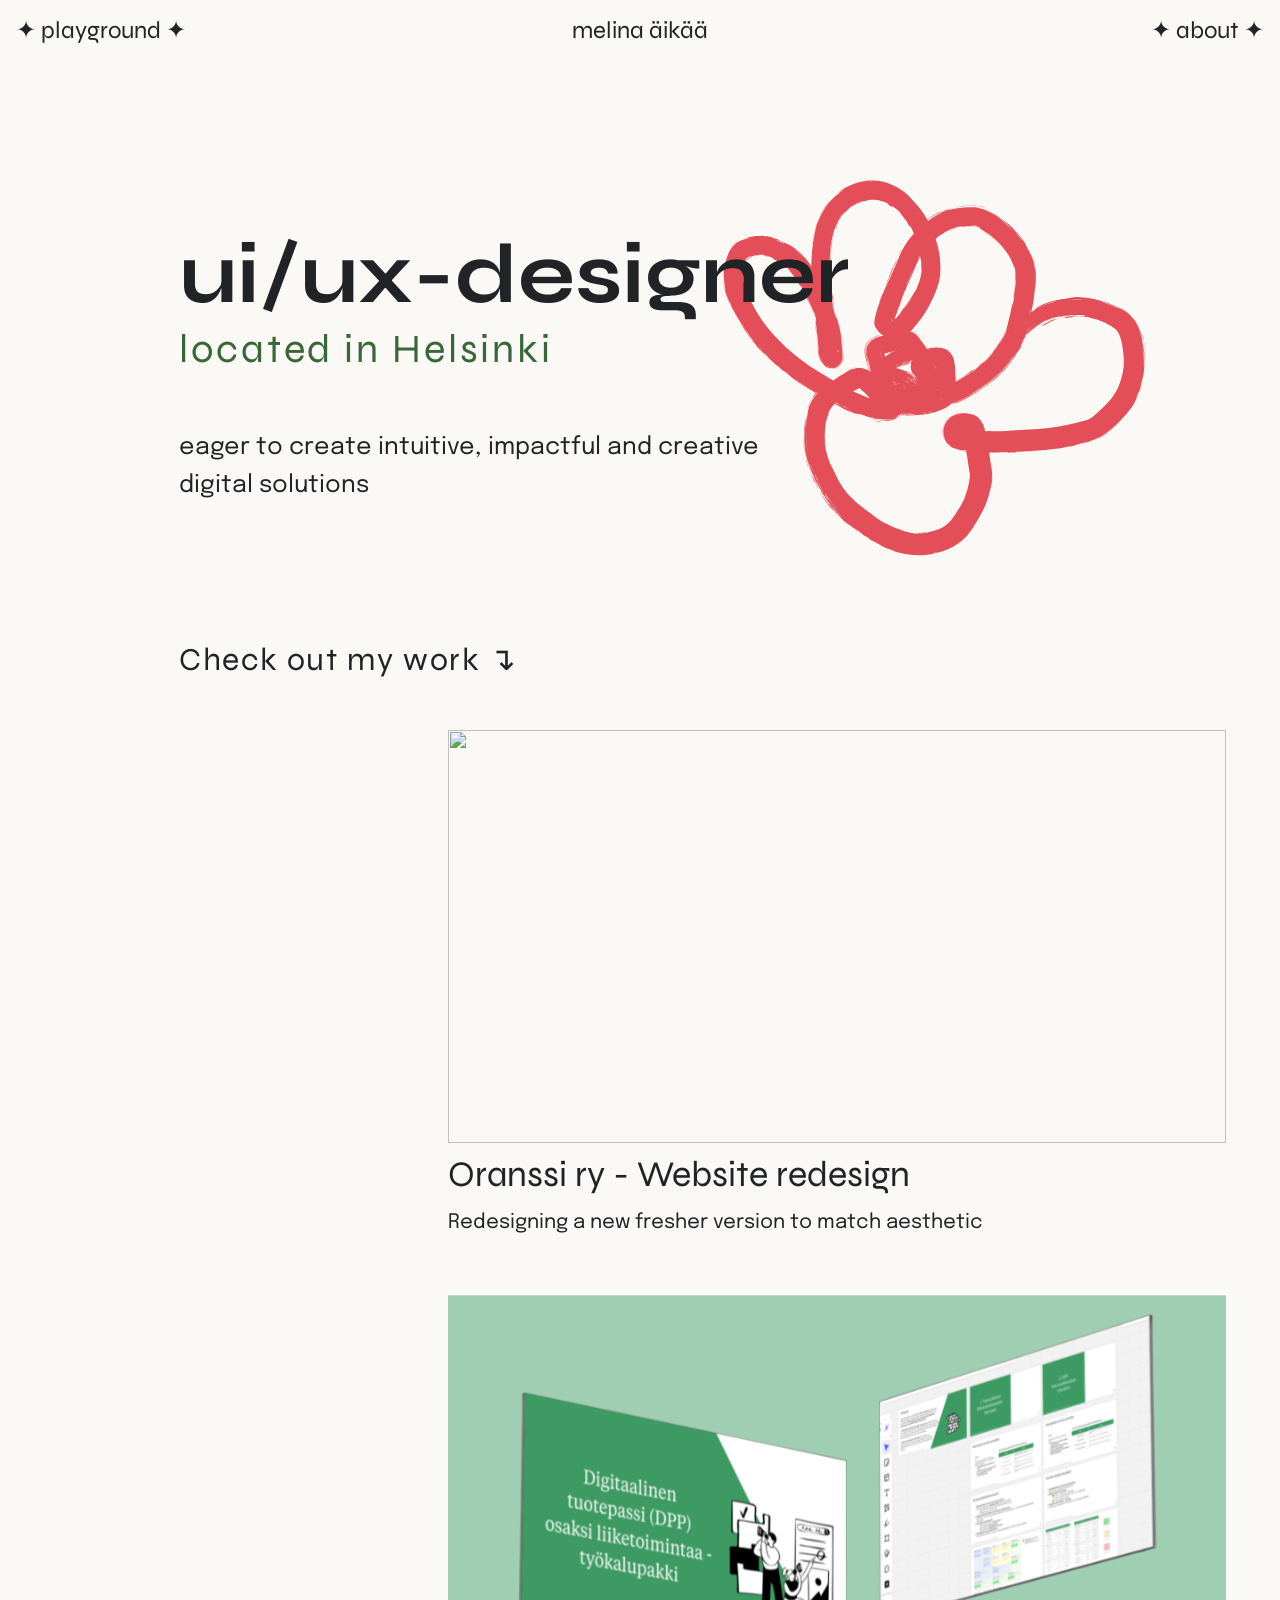
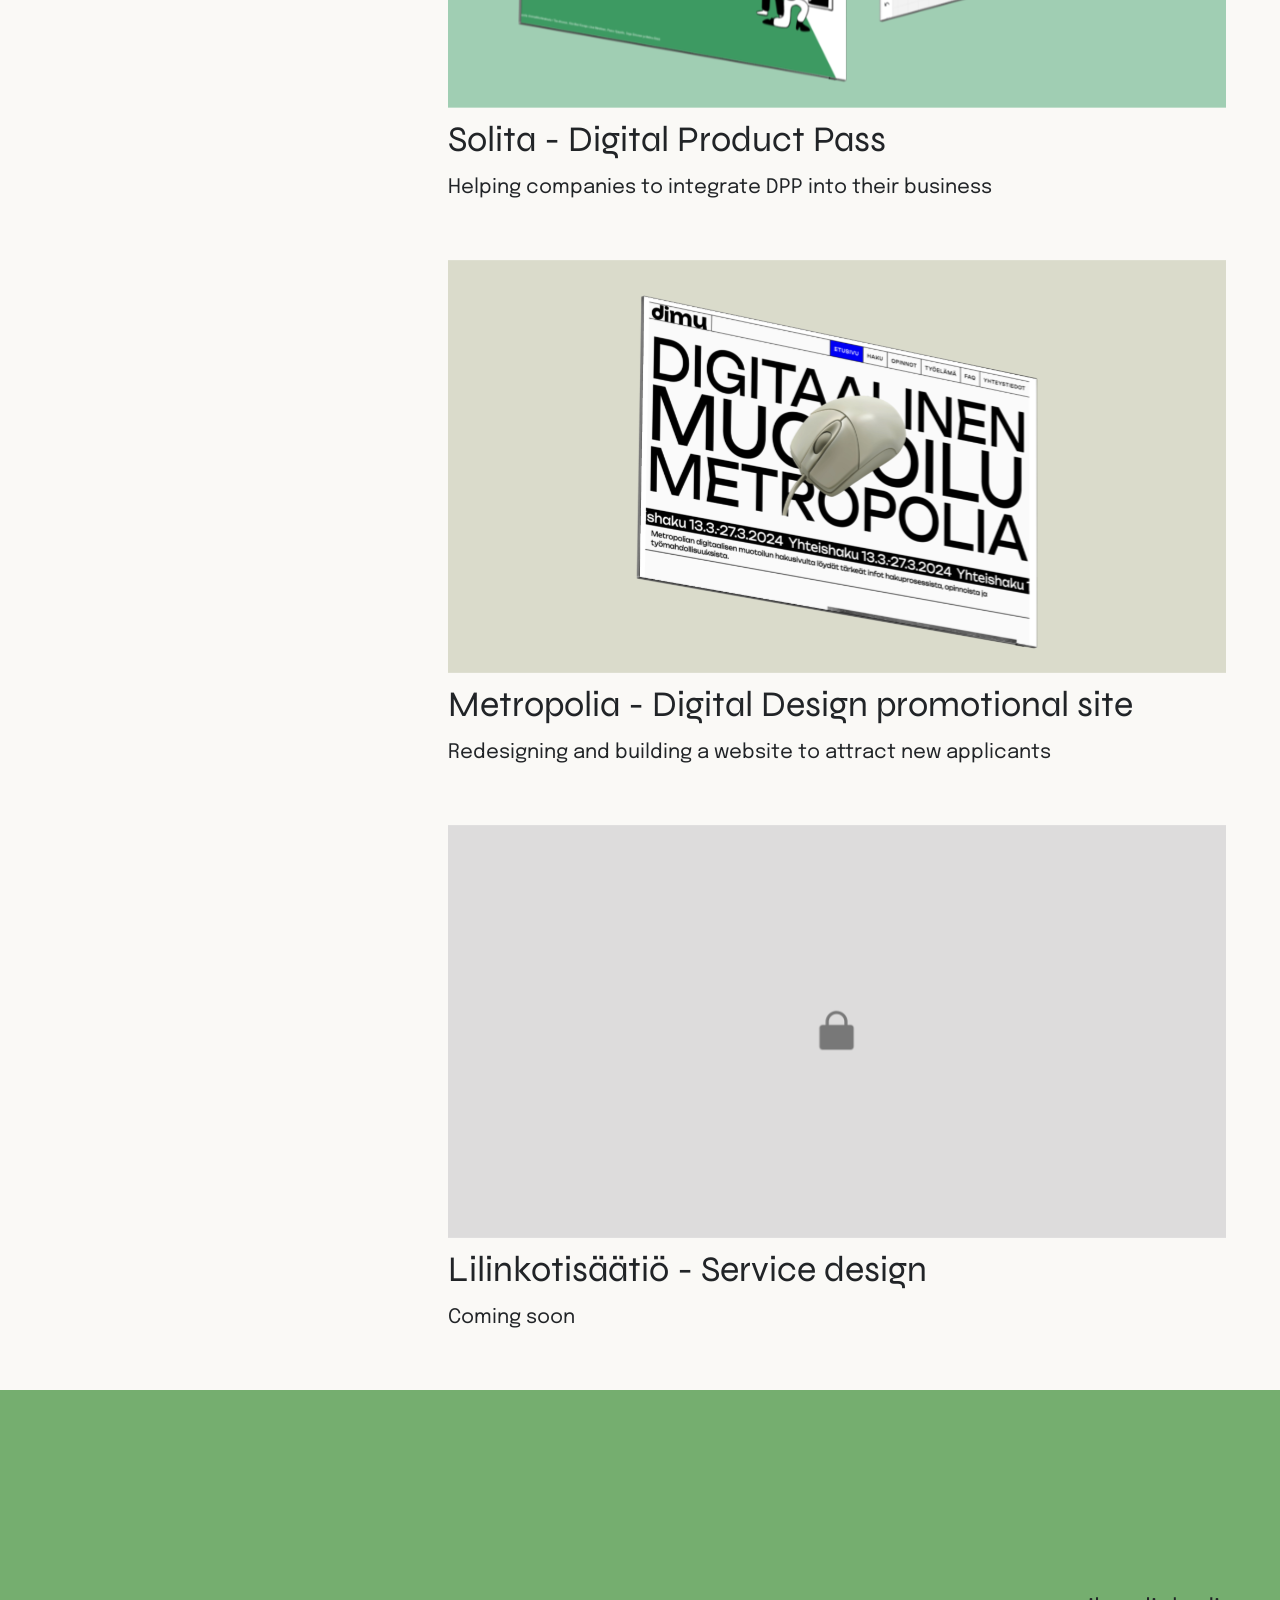
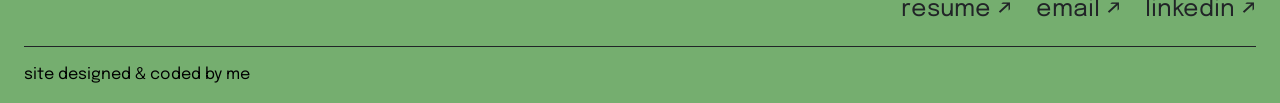
==== index.html @ 980b4f39 "Add files via upload" ====
<!DOCTYPE html>
<html lang="en">
<head>
    <meta charset="UTF-8">
    <meta name="viewport" content="width=device-width, initial-scale=1.0">
    <link rel="stylesheet" href="index.css">
    <link rel="stylesheet" href="https://fonts.googleapis.com/css2?family=Epilogue:wght@400&display=swap" />
  	<link rel="stylesheet" href="https://fonts.googleapis.com/css2?family=Syne:wght@400;500;700&display=swap" />
    <title>Home</title>
    <link rel="icon" type="image/x-icon" href="favicon2.svg">
</head>
<body>
        <div class="navi">
                    <div class="play">
                        <a href="play.html">✦ playground ✦</a>
                    </div>
                    <div class="home">
                        <a href="index.html">melina äikää</a>
                    </div>
                    <div class="about">
                        <a href="about.html">✦ about ✦</a>
                    </div>
                </div>
    <div class="main">
        <div class="intro">
            <div class="alku">
                <div class="uiux">
                    <h4>ui/ux-designer</h4>
                </div>
                <div class="hel">
                    <h5>located in Helsinki</h5>
                </div>
                <div class="seli">
                    <h6>eager to create intuitive, impactful and creative digital solutions</h6>
                </div>
            </div>
                
            <div class="kukka"><img src="kukka.svg">
        </div>
    </div>
    <h2>Check out my work ↴</h2>
    <div class="works">
        <a href="proj2.html" class="proj2">
            <img src="oranssi.svg" width="778px" height="413px">
            <h3>Oranssi ry - Website redesign</h3>
            <p>Redesigning a new fresher version to match aesthetic</p>
        </a>
        <br>
        <br>
        <a href="proj.html" class="proj1">
            <img src="dpp2.svg" width="778px" height="413px">
            <h3>Solita - Digital Product Pass</h3>
            <p>Helping companies to integrate DPP into their business</p>
        </a>
        <br>
        <br>
        <a href="proj4.html" class="proj4">
            <img src="dimu.svg" width="778px" height="413px">
            <h3>Metropolia - Digital Design promotional site</h3>
            <p>Redesigning and building a website to attract new applicants</p>
        </a>
        <br>
        <br>
        <a href="proj3.html" class="proj3">
            <img src="locked.svg" width="778px" height="413px">
            <h3>Lilinkotisäätiö - Service design</h3>
            <p>Coming soon</p>
        </a>
        <br>
        <br>
    </div>
    <div class="footer">
        <div class="contacts">
            <div>
                <a href="cv_melina_aikaa_en.pdf" target="_blank">resume</a>
                <span class="accent external link">↗︎</span>
            </div>
            <div>
                <a href="mailto: melina.aikaa@gmail.com">email</a>
                <span class="accent external link">↗︎</span>
            </div>
            <div>
            <a href="https://www.linkedin.com/in/melinaaikaa" target="_blank">linkedin</a>
            <span class="accent external link">↗︎</span>
            </div>
        </div>
        <hr>
        <div class="credits">
        site designed & coded by me
        </div>
    </div>
</body>
</html>
---- index.css ----
/* NAVI */

.navi {
    font-family: Syne, serif;
    font-size: 24px;
    position: fixed;
    top: 0px;
    left: 0px;
    background-color: rgba(250, 249, 246, 0.61);
    width: 100%;
    height: 60px;
    overflow: hidden;
    display: flex;
    flex-direction: row;
    align-items: center;
    padding: 0 1rem 0 1rem;
    justify-content: space-between;
    box-sizing: border-box;
    color: #212427;
}
.home {
  position: absolute;
  left: 50%;
  transform: translateX(-50%);
}

.play a, .home a, .about a {
    text-decoration: none;
    color: #212427;
    transition: color 300ms linear;
}
.play a:hover, .home a:hover, .about a:hover {
    cursor: pointer;
    color: #396738;
}

/* TEKSTIT */

h2 {
    font-family: Syne;
    font-size: 32px;
    font-weight: 400;
    color: #212427;
    letter-spacing: 0.1rem;
    margin-bottom: 4%;
    margin-left: 14%;
}

h3 {
    font-family: Syne;
    font-size: 36px;
    font-weight: 400;
    color: #212427;
    margin-top: 10px;
    margin-bottom: 1px;
}

h4 {
    font-family: Syne;
    font-size: 84px;
    color: #212427;
    margin: 0;
}

h5 {
    font-family: Syne;
    font-size: 40px;
    font-weight: 400;
    letter-spacing: 0.18rem;
    color: #396738;
    margin: 0;
}

h6 {
    font-family: Epilogue;
    font-size: 24px;
    font-weight: 400;
    color: #212427;
    line-height: 1.6;
}

p {
    font-family: Epilogue;
    font-size: 20px;
    font-weight: 400;
    color: #212427;
    margin-top: 10px;
    line-height: 1.6;
}

/* MAIN */

body { 
    padding: 0;
    margin: 0; 
    background-color: #FAF9F6;
}
.intro {
    margin: auto;
    padding: 11% 14%;
    
}
.alku {
    display: flex;
    flex-direction: column;
    margin: auto;
    padding-top: 9%;
}


.seli {
    width: 63%;
    height: 100px;
}

.kukka {
    position: absolute;
    left: 56.5%;
    top: 20%;
    z-index: -1;
}

.works {
    display: flex;
    flex-direction: column;
    justify-items: right;
    margin-left: 35%;
}

.proj1, .proj2, .proj3, .proj4 {
    display: flex;
    flex-direction: column;
    text-decoration: none;
    color: #212427;
}

.proj1:hover, .proj2:hover, .proj3:hover, .proj4:hover {
    color: #396738;
    cursor: pointer;
}
.proj1:hover h3,
.proj1:hover p, .proj2:hover h3,
.proj2:hover p, .proj3:hover h3,
.proj3:hover p, .proj4:hover h3,
.proj4:hover p {
  color: #396738;
  transition: color 300ms linear;
}

/* FOOTER */

.footer {
    position: relative;
    left: 0;
    bottom: 0;
    overflow: hidden;
    box-sizing: border-box;
    font-family: Epilogue;
    width: 100%;
    max-width: 100vw;
    height: 313px;
    background-color: #75AE6F;
    padding: 0 1.5rem 0.5rem 1.5rem;
    display: flex;
    flex-direction: column;
    justify-content: flex-end;
}
.contacts {
    display: flex;
    flex-direction: row;
    justify-content: flex-end;
    font-size: 24px;
    padding-bottom: 1rem;
}

.contacts a {
    color: #212427;
    text-decoration: none;
    padding-left: 1.5rem;
}
.external-link {
    font-size: inherit;
    vertical-align: baseline;
}
.accent {
    color:#212427
}

hr {
  border: 0;
  clear:both;
  display:block;
  width: 100%;               
  background-color: #212427;
  height: 1px;
}

.credits {
    font-family: Epilogue;
    font-size: 16px;
    font-weight: 400;
    margin: 10px 0;
    line-height: 1.25;
}
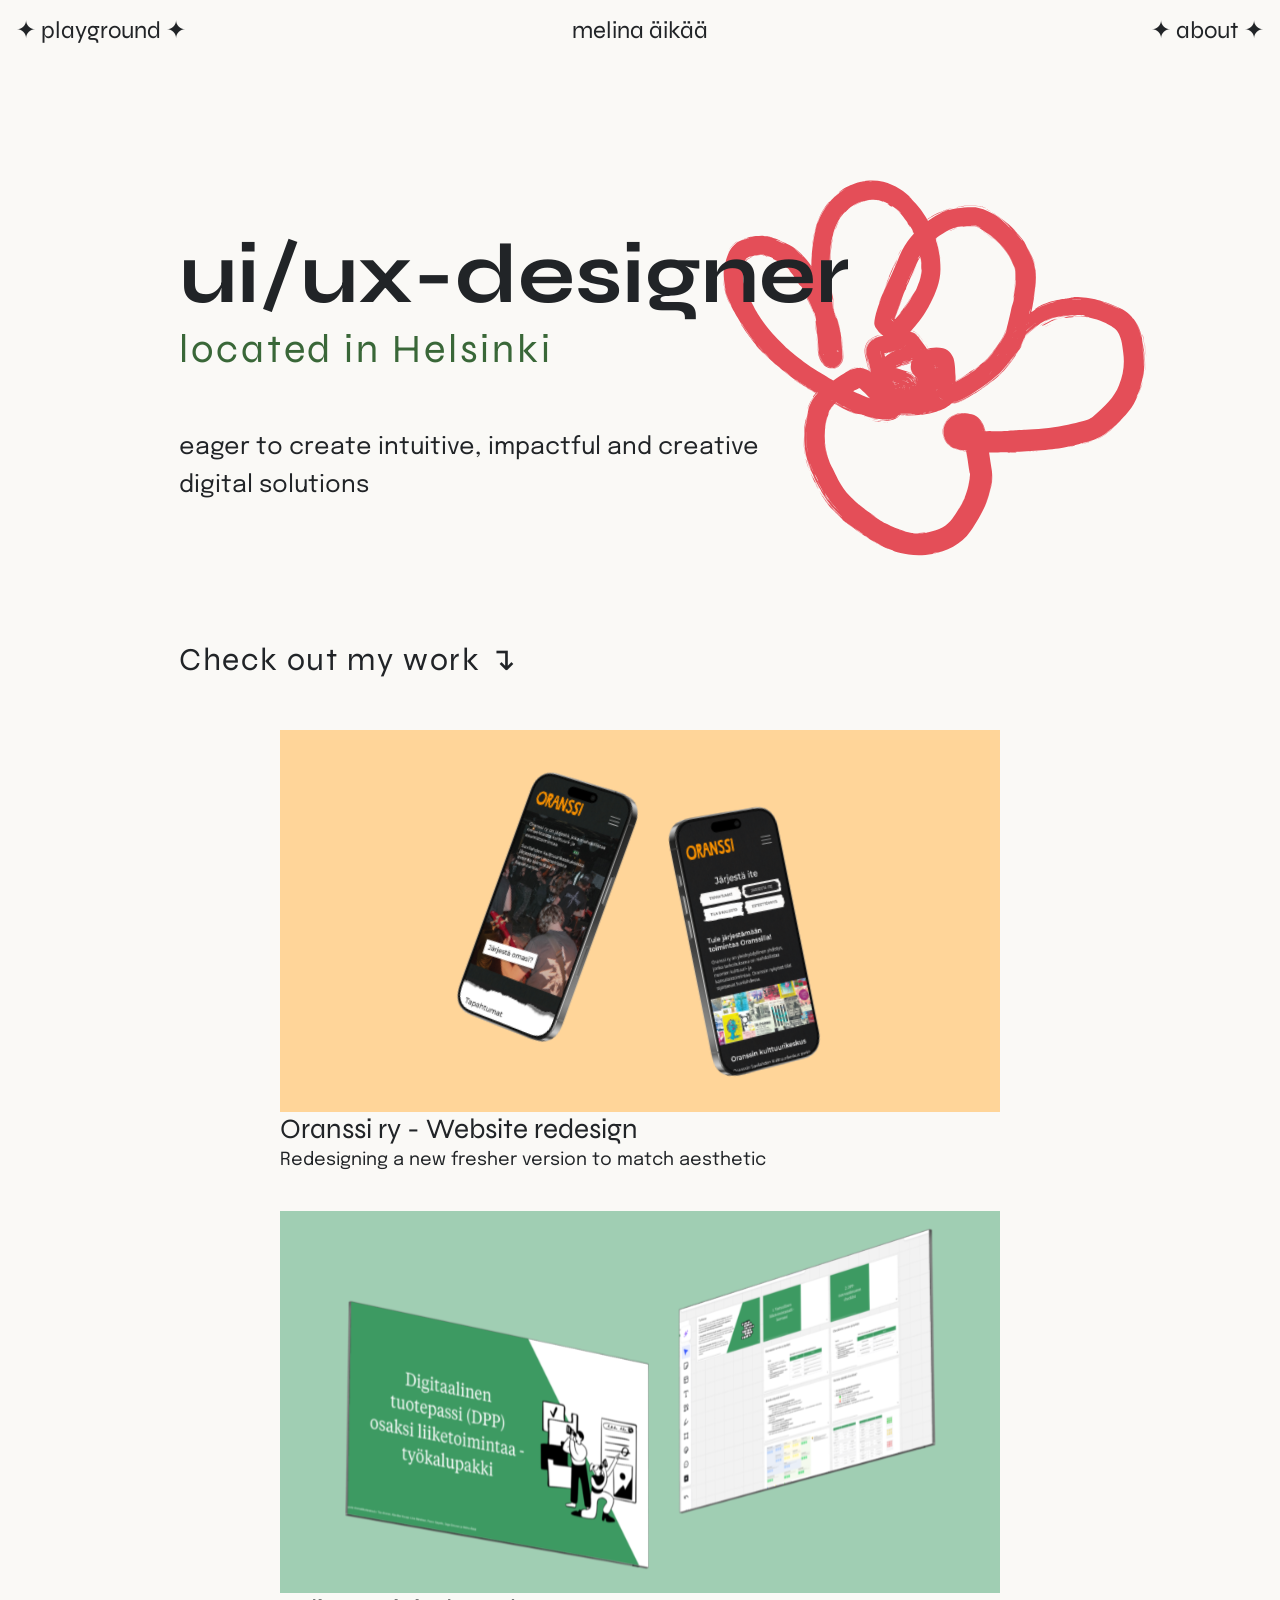
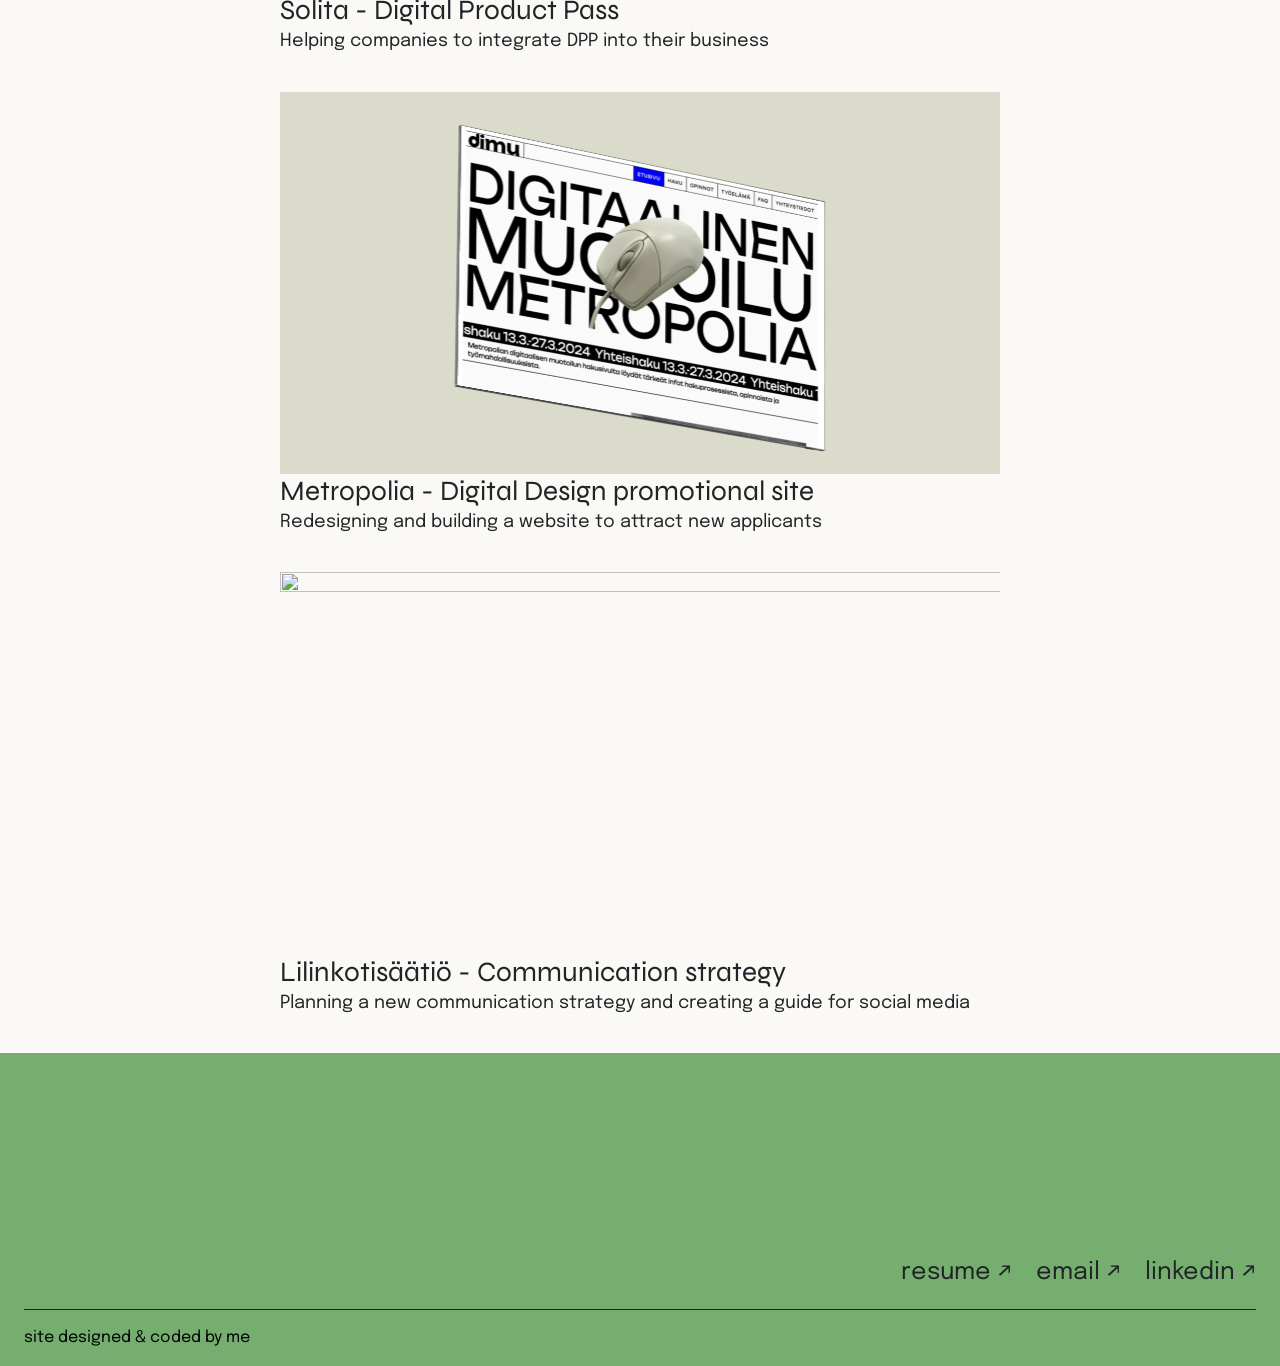
==== commit 812e2f6a: "Update index.html Updated the title and added a mobile menu with a hamburger icon. Changed the proje" ====
--- a/index.html
+++ b/index.html
@@ -6,11 +6,12 @@
     <link rel="stylesheet" href="index.css">
     <link rel="stylesheet" href="https://fonts.googleapis.com/css2?family=Epilogue:wght@400&display=swap" />
   	<link rel="stylesheet" href="https://fonts.googleapis.com/css2?family=Syne:wght@400;500;700&display=swap" />
-    <title>Home</title>
+    <title>Portfolio - Melina Äikää</title>
     <link rel="icon" type="image/x-icon" href="favicon2.svg">
 </head>
 <body>
         <div class="navi">
+                    <div class="nav-name">melina äikää</div>
                     <div class="play">
                         <a href="play.html">✦ playground ✦</a>
                     </div>
@@ -19,8 +20,19 @@
                     </div>
                     <div class="about">
                         <a href="about.html">✦ about ✦</a>
+                    </div>      
+            </div>
+            <div class="hamburger">
+                        <span></span>
+                        <span></span>
+                        <span></span>
+            </div>
+                    <div class="mobile-menu" id="mobileMenu">
+                        <a href="index.html">home</a>
+                        <a href="play.html">playground</a>
+                        <a href="about.html">about</a>
                     </div>
-                </div>
+        </div>
     <div class="main">
         <div class="intro">
             <div class="alku">
@@ -33,8 +45,7 @@
                 <div class="seli">
                     <h6>eager to create intuitive, impactful and creative digital solutions</h6>
                 </div>
-            </div>
-                
+            </div>        
             <div class="kukka"><img src="kukka.svg">
         </div>
     </div>
@@ -62,9 +73,9 @@
         <br>
         <br>
         <a href="proj3.html" class="proj3">
-            <img src="locked.svg" width="778px" height="413px">
-            <h3>Lilinkotisäätiö - Service design</h3>
-            <p>Coming soon</p>
+            <img src="lilihead.png" width="778px" height="413px">
+            <h3>Lilinkotisäätiö - Communication strategy</h3>
+            <p>Planning a new communication strategy and creating a guide for social media</p>
         </a>
         <br>
         <br>
@@ -72,7 +83,7 @@
     <div class="footer">
         <div class="contacts">
             <div>
-                <a href="cv_melina_aikaa_en.pdf" target="_blank">resume</a>
+                <a href="cv_melina_aikaa_eng.pdf" target="_blank">resume</a>
                 <span class="accent external link">↗︎</span>
             </div>
             <div>
@@ -89,5 +100,15 @@
         site designed & coded by me
         </div>
     </div>
+<script>
+    const hamburger = document.querySelector('.hamburger');
+    const mobileMenu = document.getElementById('mobileMenu');
+
+    hamburger.addEventListener('click', () => {
+    mobileMenu.classList.toggle('open');
+    hamburger.classList.toggle('active');
+    document.body.classList.toggle('no-scroll');
+});
+</script>
 </body>
-</html>+</html>
--- a/index.css
+++ b/index.css
@@ -17,7 +17,9 @@
     justify-content: space-between;
     box-sizing: border-box;
     color: #212427;
-}
+    z-index: 999999;
+}
+
 .home {
   position: absolute;
   left: 50%;
@@ -33,6 +35,19 @@
     cursor: pointer;
     color: #396738;
 }
+.mobile-navi {
+    display: none;
+}   
+.nav-name {
+    display: none;
+    position: fixed;
+    font-family: Syne, serif;
+    font-size: 24px;
+    font-weight: 400;
+    color: #212427;
+    margin-left: 1rem;
+    width: 100%;;
+}
 
 /* TEKSTIT */
 
@@ -94,7 +109,7 @@
     padding: 0;
     margin: 0; 
     background-color: #FAF9F6;
-}
+    overflow-x: hidden;}
 .intro {
     margin: auto;
     padding: 11% 14%;
@@ -117,7 +132,7 @@
     position: absolute;
     left: 56.5%;
     top: 20%;
-    z-index: -1;
+    z-index: -10;
 }
 
 .works {
@@ -201,4 +216,231 @@
     font-weight: 400;
     margin: 10px 0;
     line-height: 1.25;
-}+}
+
+/* SKAALAUTUVUUS */
+
+@media (max-width: 1300px) {
+    .works {
+        display: flex;
+        flex-direction: column;
+        
+        margin: 0 auto
+    }
+    .proj1, .proj2, .proj3, .proj4 {
+        margin: 0 auto;
+        width: 100%;
+        max-width: 900px;
+        display: flex;
+        flex-direction: column;
+
+    }
+
+    .proj1 img, .proj2 img, .proj3 img, .proj4 img {
+        max-width: 80%;
+        height: auto;
+        display: block;
+        margin: 0 auto;
+    }
+
+    .proj1 h3, .proj2 h3, .proj3 h3, .proj4 h3,
+    .proj1 p,  .proj2 p,  .proj3 p,  .proj4 p {
+        width: 80%;
+        box-sizing: border-box;
+        text-align: left;
+        margin: 0 auto;
+    }
+
+    h3 {
+        font-size: 28px;
+    }
+    p {
+        font-size: 18px;
+    }
+    
+    
+}
+@media (max-width: 1200px) {
+  h4 {
+    font-size: 64px;
+  }
+    h5 {
+        font-size: 32px;
+    }
+    h6 {
+        font-size: 20px;
+    }
+    h2 {
+        font-size: 28px;
+        margin-left: 9%;
+    }
+    h3 {
+        font-size: 24px;
+        padding: 2% 0 1% 0;
+    }
+    p {
+        font-size: 16px;
+    }
+    .kukka {
+        left: 60%;
+        top: 17%;
+    } 
+    .kukka img{
+        width: 270px;
+        max-width: 100%;
+        height: auto;
+    }
+    .seli {
+        width: 100%;
+        height: auto;
+    }
+}
+
+@media (max-width: 1000px) {
+  h4 {
+    font-size: 52px;
+  }
+    h5 {
+        font-size: 28px;
+    }
+    h6 {
+        font-size: 18px;
+    }
+    .credits {
+    font-size: 14px;
+  }
+
+  .contacts {
+    justify-content: flex-end;
+    font-size: 18px;
+  }
+}
+@media (max-width: 900px) {
+    
+  h4 {
+    font-size: 52px;
+  }
+    h5 {
+        font-size: 28px;
+    }
+    h6 {
+        font-size: 18px;
+    }
+    .intro {
+        display: flex;
+        flex-direction: column-reverse;
+        margin-top: 5%;
+        align-items: center;
+        text-align: start;
+        }
+    .kukka {
+        position: relative !important;
+        left: auto !important;
+        top: auto !important;
+        right: auto !important;
+        bottom: auto !important;
+        margin: 0 auto !important;
+
+        display: flex !important;
+        justify-content: center !important;
+        align-items: center !important;
+        width: 100% !important;
+        max-width: 100% !important;
+        padding: 14% 0 0 0  !important;
+    }
+    .kukka img {
+        display: block !important;
+        max-width: 60% !important;
+        height: auto;
+        margin: 0 auto !important;
+    }
+} 
+
+
+
+
+
+.hamburger {
+    display: none;
+    flex-direction: column;
+    justify-content: space-between;
+    width: 26px;
+    height: 20px;
+    cursor: pointer;
+}
+
+.hamburger span {
+    display: block;
+    height: 3px;
+    width: 100%;
+    background-color: #212427;
+    transition: all 0.3s ease;
+}
+
+.hamburger.active span:nth-child(1) {
+    transform: rotate(45deg) translateY(12px);
+}
+
+.hamburger.active span:nth-child(2) {
+    opacity: 0;
+}
+
+.hamburger.active span:nth-child(3) {
+    transform: rotate(-45deg) translateY(-12px);
+}
+
+.hamburger {
+    position: fixed;
+    right: 5%;
+    top: 3%;
+    transform: translateY(-50%);
+    display: none;
+    flex-direction: column;
+    justify-content: space-between;
+    width: 26px;
+    height: 20px;
+    cursor: pointer;
+}
+
+.mobile-menu {
+    position: absolute;
+    top: 0;
+    right: -100%;
+    width: 100%;
+    height: 100%;
+    background-color: #FAF9F6;
+    padding-top: 6rem;
+    display: flex;
+    flex-direction: column;
+    gap: 2rem;
+    padding-right: 2rem;
+    transition: right 0.35s ease;
+}
+
+.mobile-menu a {
+    color: #212427;
+    text-decoration: none;
+    font-family: Syne, serif;
+    font-size: 28px;
+    padding-left: 12%;
+}
+
+@media (max-width: 900px) {
+    .navi {
+        z-index: 99;
+    }
+    .nav-name {
+        display: block;
+    }
+    .play, .home, .about {
+        display: none;
+    }
+    .hamburger {
+        display: flex;
+        z-index: 1000;
+    }
+
+    .mobile-menu.open {
+        right: 0;
+    }
+}
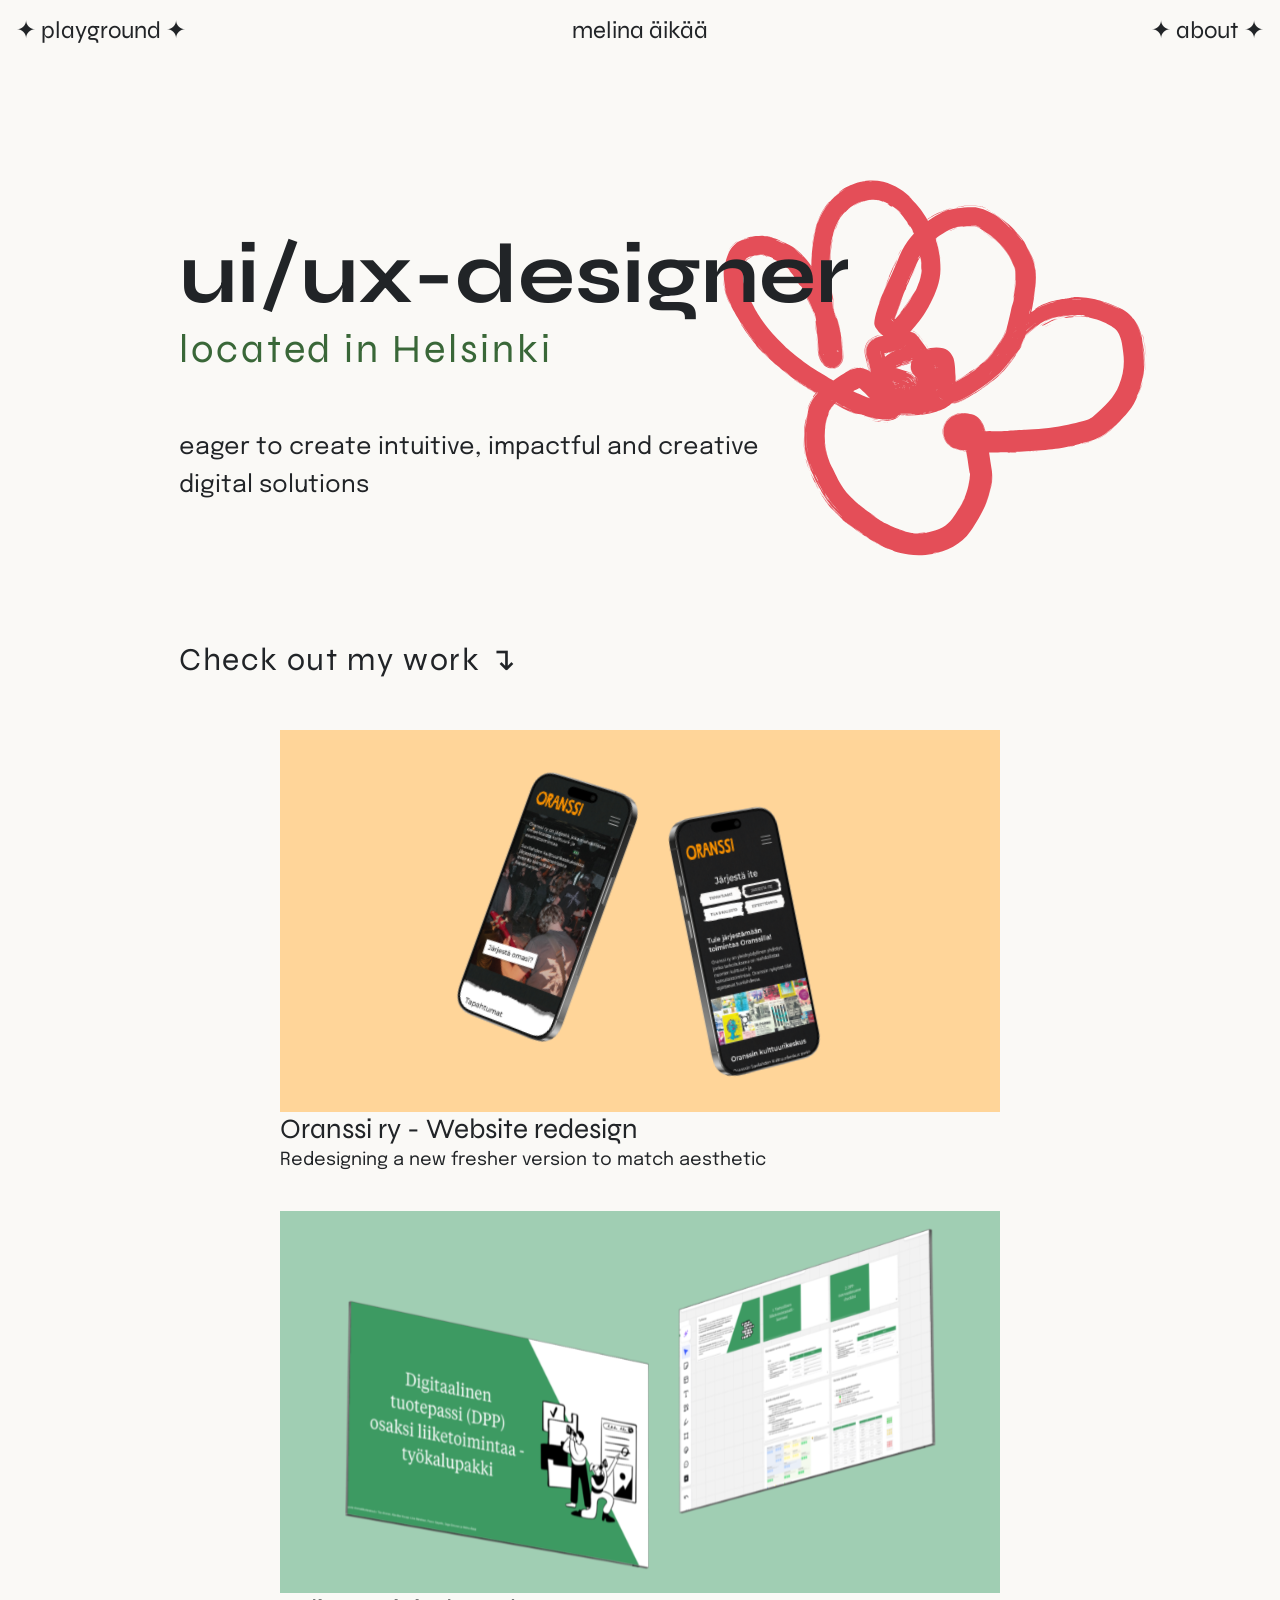
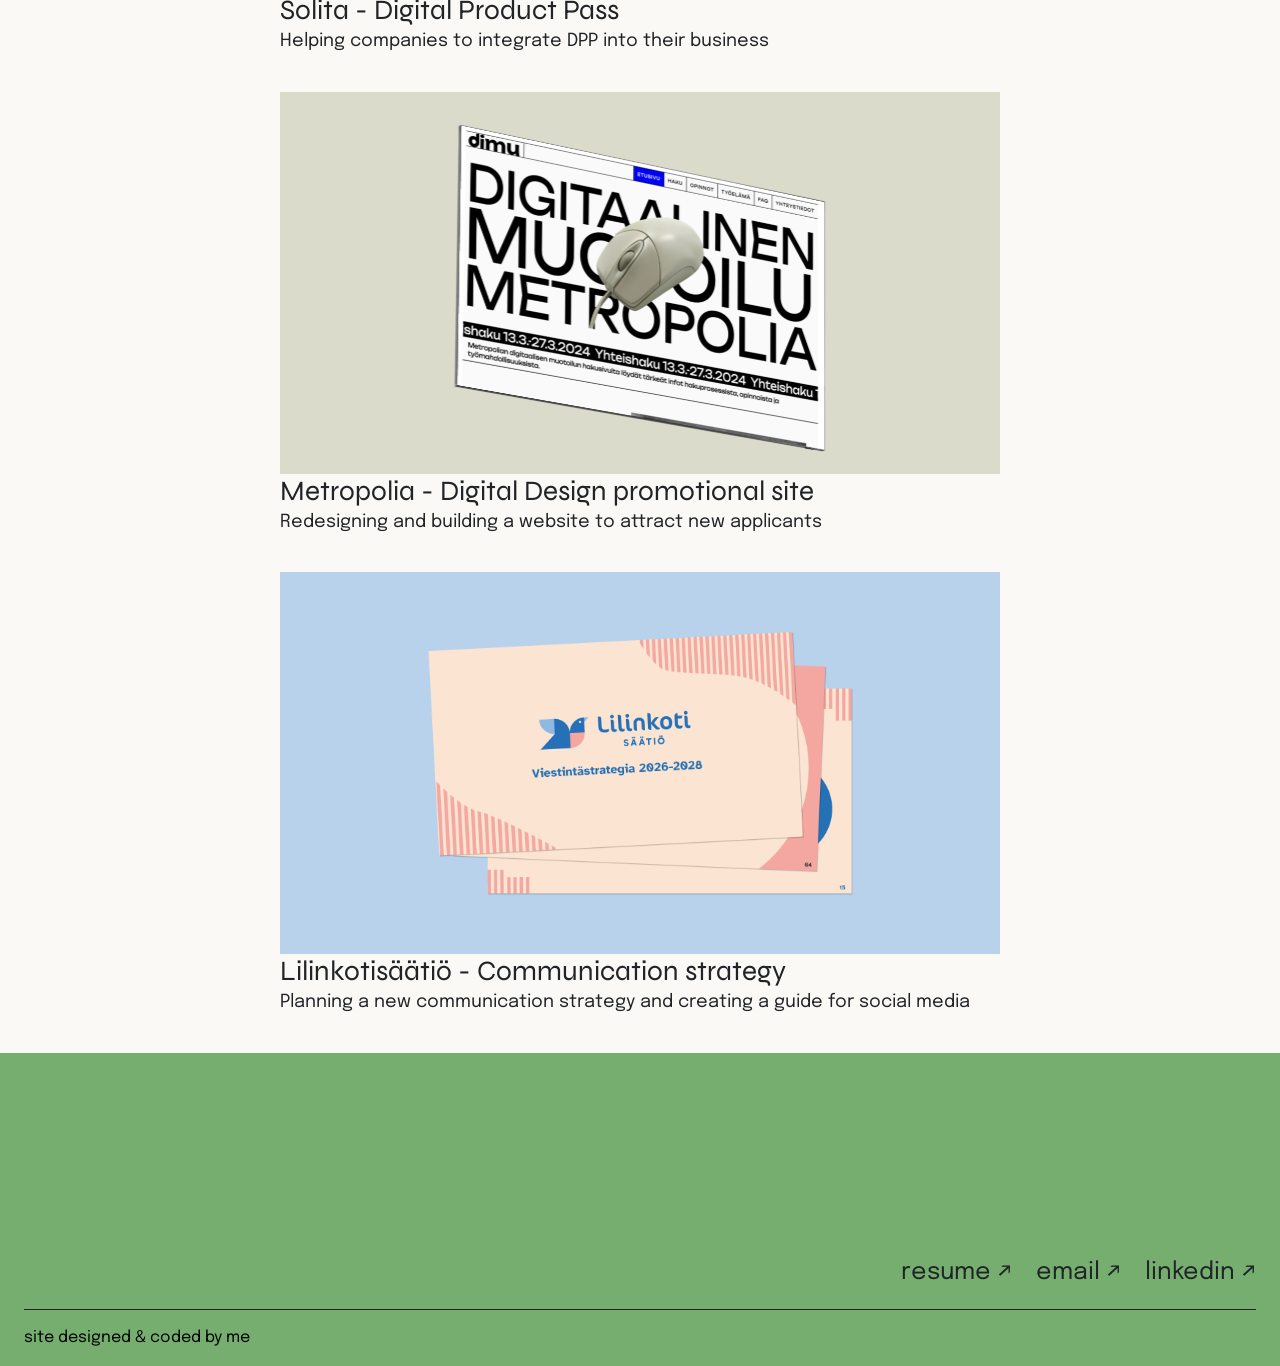
==== commit 9d64d3f5: "Update index.html" ====
--- a/index.html
+++ b/index.html
@@ -11,7 +11,7 @@
 </head>
 <body>
         <div class="navi">
-                    <div class="nav-name">melina äikää</div>
+                    <div class="nav-name"><a href="index.html">melina äikää</a></div>
                     <div class="play">
                         <a href="play.html">✦ playground ✦</a>
                     </div>
@@ -21,12 +21,12 @@
                     <div class="about">
                         <a href="about.html">✦ about ✦</a>
                     </div>      
-            </div>
-            <div class="hamburger">
+                    <div class="hamburger">
                         <span></span>
                         <span></span>
                         <span></span>
-            </div>
+                    </div>
+            
                     <div class="mobile-menu" id="mobileMenu">
                         <a href="index.html">home</a>
                         <a href="play.html">playground</a>
@@ -103,11 +103,13 @@
 <script>
     const hamburger = document.querySelector('.hamburger');
     const mobileMenu = document.getElementById('mobileMenu');
+    const navi = document.querySelector('.navi');
 
     hamburger.addEventListener('click', () => {
-    mobileMenu.classList.toggle('open');
-    hamburger.classList.toggle('active');
-    document.body.classList.toggle('no-scroll');
+        mobileMenu.classList.toggle('open');
+        hamburger.classList.toggle('active');
+        navi.classList.toggle('menu-open');
+        document.body.classList.toggle('no-scroll');
 });
 </script>
 </body>
--- a/index.css
+++ b/index.css
@@ -6,10 +6,9 @@
     position: fixed;
     top: 0px;
     left: 0px;
-    background-color: rgba(250, 249, 246, 0.61);
+    background-color: transparent;
     width: 100%;
     height: 60px;
-    overflow: hidden;
     display: flex;
     flex-direction: row;
     align-items: center;
@@ -17,7 +16,15 @@
     justify-content: space-between;
     box-sizing: border-box;
     color: #212427;
-    z-index: 999999;
+    z-index: 1000;
+}
+.navi::before {
+    content: "";
+    position: absolute;
+    inset: 0;
+    background-color: #FAF9F6;
+    opacity: 0.61;
+    z-index: -1;
 }
 
 .home {
@@ -40,13 +47,12 @@
 }   
 .nav-name {
     display: none;
-    position: fixed;
     font-family: Syne, serif;
     font-size: 24px;
     font-weight: 400;
     color: #212427;
     margin-left: 1rem;
-    width: 100%;;
+    align-self: center;
 }
 
 /* TEKSTIT */
@@ -276,7 +282,7 @@
     }
     h3 {
         font-size: 24px;
-        padding: 2% 0 1% 0;
+        padding: 3% 0 1% 0;
     }
     p {
         font-size: 16px;
@@ -318,7 +324,7 @@
 @media (max-width: 900px) {
     
   h4 {
-    font-size: 52px;
+    font-size: 44px;
   }
     h5 {
         font-size: 28px;
@@ -357,28 +363,48 @@
 } 
 
 
-
+/* MOBILE MENU */
 
 
 .hamburger {
     display: none;
+    position: relative;
     flex-direction: column;
     justify-content: space-between;
-    width: 26px;
-    height: 20px;
+    width: 30px;
+    height: 24px;
     cursor: pointer;
+    flex-shrink: 0;
+    color: #212427;
+    z-index: 1001;
+    align-self: center;
 }
 
 .hamburger span {
-    display: block;
+    position: absolute;
+    left: 0;
+    width: 100%;
     height: 3px;
-    width: 100%;
     background-color: #212427;
     transition: all 0.3s ease;
 }
 
+.hamburger span:nth-child(1) {
+    top: 0;
+}
+
+.hamburger span:nth-child(2) {
+    top: 50%;
+    transform: translateY(-50%);
+}
+
+.hamburger span:nth-child(3) {
+    bottom: 0;
+}
+
 .hamburger.active span:nth-child(1) {
-    transform: rotate(45deg) translateY(12px);
+    top: 50%;
+    transform: translateY(-50%) rotate(45deg);
 }
 
 .hamburger.active span:nth-child(2) {
@@ -386,37 +412,27 @@
 }
 
 .hamburger.active span:nth-child(3) {
-    transform: rotate(-45deg) translateY(-12px);
-}
-
-.hamburger {
+    bottom: 50%;
+    transform: translateY(50%) rotate(-45deg);
+}
+
+.mobile-menu {
     position: fixed;
-    right: 5%;
-    top: 3%;
-    transform: translateY(-50%);
-    display: none;
-    flex-direction: column;
-    justify-content: space-between;
-    width: 26px;
-    height: 20px;
-    cursor: pointer;
-}
-
-.mobile-menu {
-    position: absolute;
-    top: 0;
-    right: -100%;
-    width: 100%;
-    height: 100%;
+    top: 60px;
+    left: 100vw;
+    width: 100vw;
+    height: calc(100vh - 60px);
     background-color: #FAF9F6;
-    padding-top: 6rem;
+    padding-top: 3rem;
     display: flex;
     flex-direction: column;
     gap: 2rem;
     padding-right: 2rem;
     transition: right 0.35s ease;
 }
-
+.mobile-menu.open {
+    left: 0;
+}
 .mobile-menu a {
     color: #212427;
     text-decoration: none;
@@ -424,22 +440,33 @@
     font-size: 28px;
     padding-left: 12%;
 }
+.navi.menu-open::before {
+    opacity: 1;
+}
 
 @media (max-width: 900px) {
     .navi {
-        z-index: 99;
+        display: flex;
+        align-items: center;
+        justify-content: space-between;
+        padding: 0 1rem;
     }
     .nav-name {
         display: block;
+        position: static;
+        margin: 0;
+        
+    }
+    .nav-name a {
+        text-decoration: none;
+        color: #212427;
     }
     .play, .home, .about {
         display: none;
     }
     .hamburger {
         display: flex;
-        z-index: 1000;
-    }
-
+    }
     .mobile-menu.open {
         right: 0;
     }
